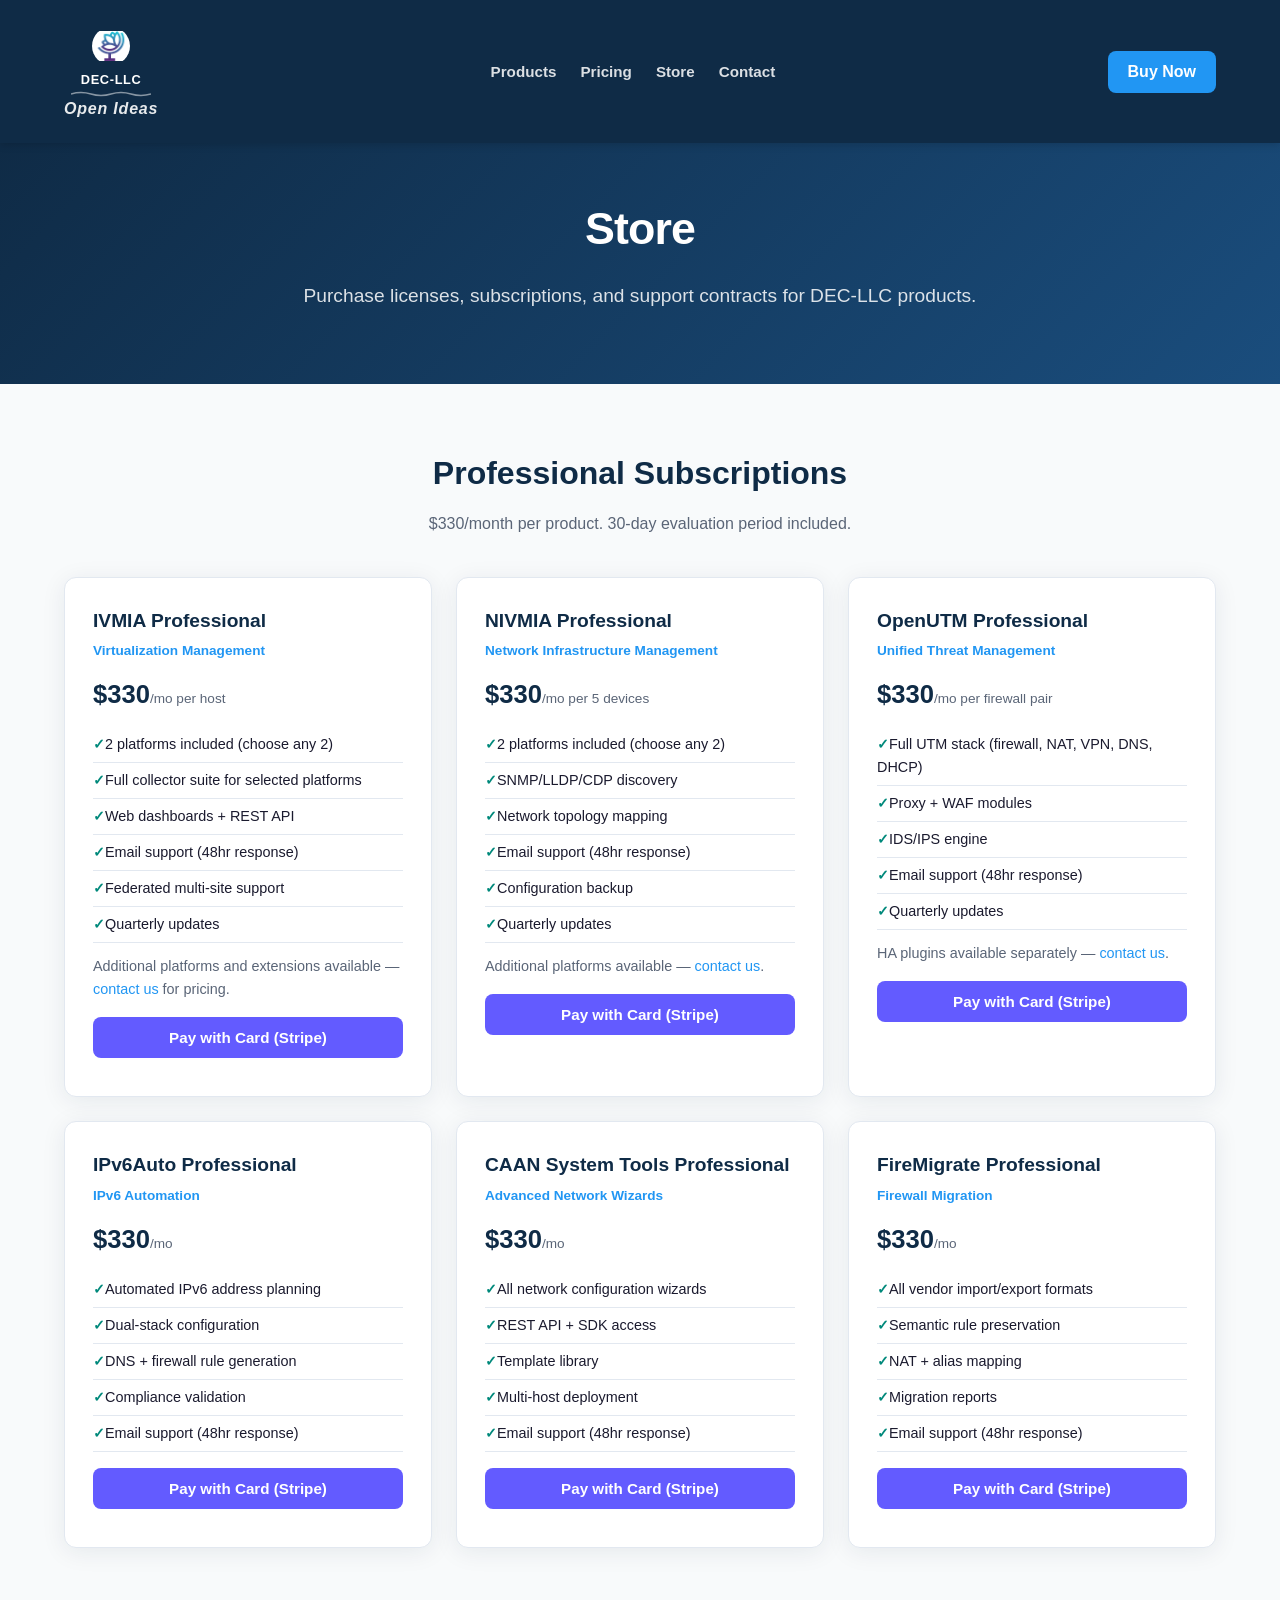
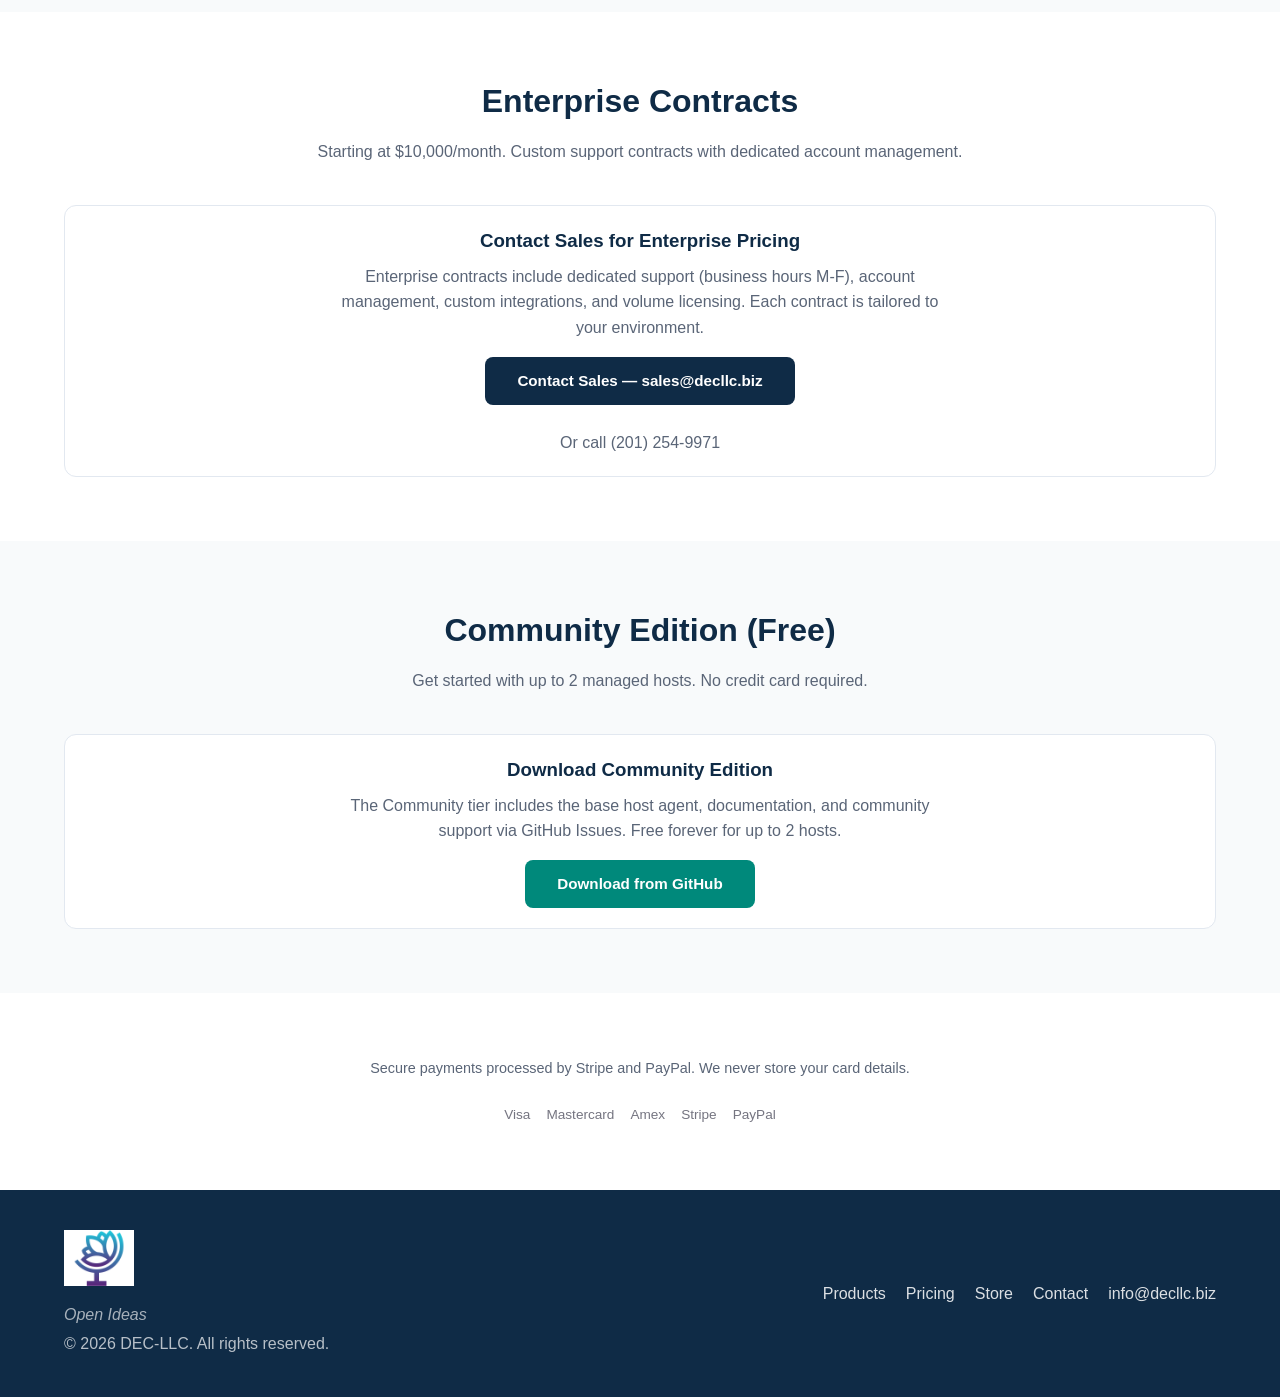
==== store.html @ 68a22b62 "Initial DEC-LLC product website — decllc.biz 6 commercial products, 3 open source, tiered pricing, s" ====
<!DOCTYPE html>
<html lang="en">
<head>
  <meta charset="UTF-8">
  <meta name="viewport" content="width=device-width, initial-scale=1.0">
  <title>Store — DEC-LLC Infrastructure Software</title>
  <link rel="stylesheet" href="styles.css">
  <style>
    .store-grid { display: grid; grid-template-columns: repeat(auto-fill, minmax(340px, 1fr)); gap: 24px; }
    .store-card { background: var(--card); border-radius: var(--radius); padding: 28px; box-shadow: var(--shadow); border: 1px solid var(--border); }
    .store-card h3 { font-size: 1.2rem; font-weight: 800; color: var(--primary); margin-bottom: 4px; }
    .store-card .tier { font-size: 0.85rem; color: var(--accent); font-weight: 600; margin-bottom: 8px; }
    .store-card .price-line { font-size: 1.6rem; font-weight: 900; color: var(--primary); margin: 12px 0; }
    .store-card .price-line span { font-size: 0.85rem; font-weight: 400; color: var(--text-muted); }
    .store-card .details { color: var(--text-muted); font-size: 0.9rem; margin-bottom: 16px; }
    .store-card ul { list-style: none; margin: 12px 0; }
    .store-card ul li { padding: 6px 0; font-size: 0.9rem; border-bottom: 1px solid var(--border); }
    .store-card ul li::before { content: '\2713 '; color: var(--teal); font-weight: 700; }
    .payment-buttons { display: flex; flex-direction: column; gap: 10px; margin-top: 16px; }
    .pay-btn { display: block; width: 100%; padding: 12px; border-radius: 8px; font-weight: 700; font-size: 0.95rem; text-align: center; border: none; cursor: pointer; }
    .pay-stripe { background: #635bff; color: #fff; }
    .pay-stripe:hover { background: #4b44c9; }
    .pay-paypal { background: #ffc439; color: #111; }
    .pay-paypal:hover { background: #f0b420; }
    .pay-contact { background: var(--primary); color: #fff; }
    .pay-contact:hover { background: var(--primary-light); }
    .store-note { text-align: center; margin-top: 32px; padding: 20px; background: #fff; border-radius: var(--radius); border: 1px solid var(--border); }
    .store-note h3 { color: var(--primary); margin-bottom: 8px; }
    .payment-logos { display: flex; gap: 16px; justify-content: center; align-items: center; margin-top: 24px; opacity: 0.6; font-size: 0.85rem; }
  </style>
</head>
<body>

<nav>
  <div class="container">
    <a href="index.html" class="logo">
      <img src="assets/icon-only.jpg" alt="DEC-LLC">
      <div class="logo-text"><span class="logo-name">DEC-LLC</span><svg class="logo-squiggle" viewBox="0 0 80 6" xmlns="http://www.w3.org/2000/svg"><path d="M0 3 Q10 0, 20 3 Q30 6, 40 3 Q50 0, 60 3 Q70 6, 80 3" stroke="rgba(255,255,255,0.5)" stroke-width="1.5" fill="none"/></svg><span class="logo-slogan">Open Ideas</span></div>
    </a>
    <ul>
      <li><a href="index.html#products">Products</a></li>
      <li><a href="index.html#pricing">Pricing</a></li>
      <li><a href="store.html">Store</a></li>
      <li><a href="index.html#contact">Contact</a></li>
    </ul>
    <a href="store.html" class="nav-cta">Buy Now</a>
  </div>
</nav>

<section class="hero" style="padding:50px 0 40px;">
  <div class="container">
    <h1>Store</h1>
    <p>Purchase licenses, subscriptions, and support contracts for DEC-LLC products.</p>
  </div>
</section>

<!-- Professional Tier Products -->
<section>
  <div class="container">
    <h2>Professional Subscriptions</h2>
    <p class="subtitle">$330/month per product. 30-day evaluation period included.</p>

    <div class="store-grid">

      <!-- IVMIA Professional -->
      <div class="store-card">
        <h3>IVMIA Professional</h3>
        <div class="tier">Virtualization Management</div>
        <div class="price-line">$330<span>/mo per host</span></div>
        <ul>
          <li>2 platforms included (choose any 2)</li>
          <li>Full collector suite for selected platforms</li>
          <li>Web dashboards + REST API</li>
          <li>Email support (48hr response)</li>
          <li>Federated multi-site support</li>
          <li>Quarterly updates</li>
        </ul>
        <p class="details">Additional platforms and extensions available — <a href="mailto:sales@decllc.biz">contact us</a> for pricing.</p>
        <div class="payment-buttons">
          <button class="pay-btn pay-stripe" onclick="stripeCheckout('ivmia-professional')">Pay with Card (Stripe)</button>
          <div id="paypal-ivmia-pro"></div>
        </div>
      </div>

      <!-- NIVMIA Professional -->
      <div class="store-card">
        <h3>NIVMIA Professional</h3>
        <div class="tier">Network Infrastructure Management</div>
        <div class="price-line">$330<span>/mo per 5 devices</span></div>
        <ul>
          <li>2 platforms included (choose any 2)</li>
          <li>SNMP/LLDP/CDP discovery</li>
          <li>Network topology mapping</li>
          <li>Email support (48hr response)</li>
          <li>Configuration backup</li>
          <li>Quarterly updates</li>
        </ul>
        <p class="details">Additional platforms available — <a href="mailto:sales@decllc.biz">contact us</a>.</p>
        <div class="payment-buttons">
          <button class="pay-btn pay-stripe" onclick="stripeCheckout('nivmia-professional')">Pay with Card (Stripe)</button>
          <div id="paypal-nivmia-pro"></div>
        </div>
      </div>

      <!-- OpenUTM Professional -->
      <div class="store-card">
        <h3>OpenUTM Professional</h3>
        <div class="tier">Unified Threat Management</div>
        <div class="price-line">$330<span>/mo per firewall pair</span></div>
        <ul>
          <li>Full UTM stack (firewall, NAT, VPN, DNS, DHCP)</li>
          <li>Proxy + WAF modules</li>
          <li>IDS/IPS engine</li>
          <li>Email support (48hr response)</li>
          <li>Quarterly updates</li>
        </ul>
        <p class="details">HA plugins available separately — <a href="mailto:sales@decllc.biz">contact us</a>.</p>
        <div class="payment-buttons">
          <button class="pay-btn pay-stripe" onclick="stripeCheckout('openutm-professional')">Pay with Card (Stripe)</button>
          <div id="paypal-openutm-pro"></div>
        </div>
      </div>

      <!-- IPv6Auto Professional -->
      <div class="store-card">
        <h3>IPv6Auto Professional</h3>
        <div class="tier">IPv6 Automation</div>
        <div class="price-line">$330<span>/mo</span></div>
        <ul>
          <li>Automated IPv6 address planning</li>
          <li>Dual-stack configuration</li>
          <li>DNS + firewall rule generation</li>
          <li>Compliance validation</li>
          <li>Email support (48hr response)</li>
        </ul>
        <div class="payment-buttons">
          <button class="pay-btn pay-stripe" onclick="stripeCheckout('ipv6auto-professional')">Pay with Card (Stripe)</button>
          <div id="paypal-ipv6auto-pro"></div>
        </div>
      </div>

      <!-- CAAN Professional -->
      <div class="store-card">
        <h3>CAAN System Tools Professional</h3>
        <div class="tier">Advanced Network Wizards</div>
        <div class="price-line">$330<span>/mo</span></div>
        <ul>
          <li>All network configuration wizards</li>
          <li>REST API + SDK access</li>
          <li>Template library</li>
          <li>Multi-host deployment</li>
          <li>Email support (48hr response)</li>
        </ul>
        <div class="payment-buttons">
          <button class="pay-btn pay-stripe" onclick="stripeCheckout('caan-professional')">Pay with Card (Stripe)</button>
          <div id="paypal-caan-pro"></div>
        </div>
      </div>

      <!-- FireMigrate Professional -->
      <div class="store-card">
        <h3>FireMigrate Professional</h3>
        <div class="tier">Firewall Migration</div>
        <div class="price-line">$330<span>/mo</span></div>
        <ul>
          <li>All vendor import/export formats</li>
          <li>Semantic rule preservation</li>
          <li>NAT + alias mapping</li>
          <li>Migration reports</li>
          <li>Email support (48hr response)</li>
        </ul>
        <div class="payment-buttons">
          <button class="pay-btn pay-stripe" onclick="stripeCheckout('firemigrate-professional')">Pay with Card (Stripe)</button>
          <div id="paypal-firemigrate-pro"></div>
        </div>
      </div>

    </div>
  </div>
</section>

<!-- Enterprise -->
<section style="background:#fff;">
  <div class="container">
    <h2>Enterprise Contracts</h2>
    <p class="subtitle">Starting at $10,000/month. Custom support contracts with dedicated account management.</p>

    <div class="store-note">
      <h3>Contact Sales for Enterprise Pricing</h3>
      <p style="color:var(--text-muted);max-width:600px;margin:8px auto 16px;">Enterprise contracts include dedicated support (business hours M-F), account management, custom integrations, and volume licensing. Each contract is tailored to your environment.</p>
      <a href="mailto:sales@decllc.biz?subject=Enterprise%20Contract%20Inquiry" class="pay-btn pay-contact" style="display:inline-block;width:auto;padding:12px 32px;">Contact Sales — sales@decllc.biz</a>
      <br><br>
      <a href="tel:+12012549971" style="color:var(--text-muted);">Or call (201) 254-9971</a>
    </div>
  </div>
</section>

<!-- Community (Free) -->
<section>
  <div class="container">
    <h2>Community Edition (Free)</h2>
    <p class="subtitle">Get started with up to 2 managed hosts. No credit card required.</p>

    <div class="store-note">
      <h3>Download Community Edition</h3>
      <p style="color:var(--text-muted);max-width:600px;margin:8px auto 16px;">The Community tier includes the base host agent, documentation, and community support via GitHub Issues. Free forever for up to 2 hosts.</p>
      <a href="https://github.com/mvdiwan/IVMIA/releases" class="pay-btn pay-stripe" style="display:inline-block;width:auto;padding:12px 32px;background:var(--teal);">Download from GitHub</a>
    </div>
  </div>
</section>

<!-- Payment Security -->
<section style="background:#fff;">
  <div class="container" style="text-align:center;">
    <p style="color:var(--text-muted);font-size:0.9rem;">Secure payments processed by Stripe and PayPal. We never store your card details.</p>
    <div class="payment-logos">
      <span>Visa</span>
      <span>Mastercard</span>
      <span>Amex</span>
      <span>Stripe</span>
      <span>PayPal</span>
    </div>
  </div>
</section>

<footer>
  <div class="container">
    <div>
      <img src="assets/icon-only.jpg" alt="DEC-LLC" style="height:56px;margin-bottom:8px;">
      <p style="font-style:italic;opacity:0.9;margin-bottom:4px;">Open Ideas</p>
      <p>&copy; 2026 DEC-LLC. All rights reserved.</p>
    </div>
    <div class="footer-links">
      <a href="index.html#products">Products</a>
      <a href="index.html#pricing">Pricing</a>
      <a href="store.html">Store</a>
      <a href="index.html#contact">Contact</a>
      <a href="mailto:info@decllc.biz">info@decllc.biz</a>
    </div>
  </div>
</footer>

<!-- Stripe Checkout -->
<script src="https://js.stripe.com/v3/"></script>
<script>
// ============================================================
// STRIPE INTEGRATION
// ============================================================
// Replace with your Stripe publishable key from:
// https://dashboard.stripe.com/test/apikeys (test mode)
// https://dashboard.stripe.com/apikeys (live mode)
var STRIPE_PK = 'pk_test_REPLACE_WITH_YOUR_STRIPE_PUBLISHABLE_KEY';

// Price IDs from Stripe Dashboard > Products
// Create products in Stripe Dashboard, then paste price IDs here
var STRIPE_PRICES = {
  'ivmia-professional':      'price_REPLACE_IVMIA_PRO',
  'nivmia-professional':     'price_REPLACE_NIVMIA_PRO',
  'openutm-professional':    'price_REPLACE_OPENUTM_PRO',
  'ipv6auto-professional':   'price_REPLACE_IPV6AUTO_PRO',
  'caan-professional':       'price_REPLACE_CAAN_PRO',
  'firemigrate-professional': 'price_REPLACE_FIREMIGRATE_PRO',
};

function stripeCheckout(productId) {
  var priceId = STRIPE_PRICES[productId];
  if (!priceId || priceId.startsWith('price_REPLACE')) {
    // Stripe not configured yet — show contact info
    window.location.href = 'mailto:sales@decllc.biz?subject=Purchase%20' +
      encodeURIComponent(productId) +
      '&body=I%20would%20like%20to%20purchase%20' +
      encodeURIComponent(productId) +
      '.%20Please%20send%20payment%20details.';
    return;
  }

  var stripe = Stripe(STRIPE_PK);
  stripe.redirectToCheckout({
    lineItems: [{ price: priceId, quantity: 1 }],
    mode: 'subscription',
    successUrl: window.location.origin + '/store.html?payment=success',
    cancelUrl: window.location.origin + '/store.html?payment=cancelled',
  }).then(function(result) {
    if (result.error) {
      alert('Payment error: ' + result.error.message);
    }
  });
}

// Show success/cancel message if redirected back from Stripe
(function() {
  var params = new URLSearchParams(window.location.search);
  if (params.get('payment') === 'success') {
    var banner = document.createElement('div');
    banner.style.cssText = 'background:#00897b;color:#fff;padding:16px;text-align:center;font-weight:700;font-size:1.1rem;';
    banner.textContent = 'Payment successful! Check your email for license details.';
    document.body.insertBefore(banner, document.body.firstChild);
  }
  if (params.get('payment') === 'cancelled') {
    var banner = document.createElement('div');
    banner.style.cssText = 'background:#ff6f00;color:#fff;padding:16px;text-align:center;font-weight:700;';
    banner.textContent = 'Payment was cancelled. No charges were made.';
    document.body.insertBefore(banner, document.body.firstChild);
  }
})();
</script>

<!-- PayPal Buttons -->
<script src="https://www.paypal.com/sdk/js?client-id=REPLACE_WITH_YOUR_PAYPAL_CLIENT_ID&vault=true&intent=subscription" data-sdk-integration-source="button-factory"></script>
<script>
// ============================================================
// PAYPAL INTEGRATION
// ============================================================
// Replace PAYPAL_PLAN_IDS with plan IDs from PayPal Dashboard:
// https://www.paypal.com/billing/plans
var PAYPAL_PLANS = {
  'ivmia-pro':      'P-REPLACE_IVMIA',
  'nivmia-pro':     'P-REPLACE_NIVMIA',
  'openutm-pro':    'P-REPLACE_OPENUTM',
  'ipv6auto-pro':   'P-REPLACE_IPV6AUTO',
  'caan-pro':       'P-REPLACE_CAAN',
  'firemigrate-pro': 'P-REPLACE_FIREMIGRATE',
};

function renderPayPalButton(containerId, planKey) {
  var planId = PAYPAL_PLANS[planKey];
  if (!planId || planId.startsWith('P-REPLACE') || typeof paypal === 'undefined') return;

  paypal.Buttons({
    style: { shape: 'rect', color: 'gold', layout: 'horizontal', label: 'subscribe', tagline: false },
    createSubscription: function(data, actions) {
      return actions.subscription.create({ plan_id: planId });
    },
    onApprove: function(data, actions) {
      alert('Subscription active! ID: ' + data.subscriptionID + '\nCheck your email for details.');
    },
    onError: function(err) {
      console.error('PayPal error:', err);
    }
  }).render('#' + containerId);
}

// Render PayPal buttons for each product
document.addEventListener('DOMContentLoaded', function() {
  renderPayPalButton('paypal-ivmia-pro', 'ivmia-pro');
  renderPayPalButton('paypal-nivmia-pro', 'nivmia-pro');
  renderPayPalButton('paypal-openutm-pro', 'openutm-pro');
  renderPayPalButton('paypal-ipv6auto-pro', 'ipv6auto-pro');
  renderPayPalButton('paypal-caan-pro', 'caan-pro');
  renderPayPalButton('paypal-firemigrate-pro', 'firemigrate-pro');
});
</script>

</body>
</html>
---- styles.css ----
/* Diwan Enterprise Consulting — Product Website */
/* Pure HTML5 + CSS, no frameworks */

:root {
  --primary: #0f2b46;
  --primary-light: #1a4d7d;
  --accent: #2196f3;
  --accent-dark: #1565c0;
  --teal: #00897b;
  --orange: #ff6f00;
  --surface: #f8fafb;
  --card: #ffffff;
  --text: #1a1a2e;
  --text-muted: #5a6577;
  --border: #e2e8f0;
  --radius: 12px;
  --shadow: 0 4px 24px rgba(15,43,70,0.08);
  --shadow-hover: 0 8px 32px rgba(15,43,70,0.14);
}

* { margin: 0; padding: 0; box-sizing: border-box; }
html { scroll-behavior: smooth; }
body { font-family: -apple-system, BlinkMacSystemFont, 'Segoe UI', Roboto, sans-serif; color: var(--text); background: var(--surface); line-height: 1.6; }
a { color: var(--accent); text-decoration: none; }
a:hover { text-decoration: underline; }
img { max-width: 100%; }

.container { max-width: 1200px; margin: 0 auto; padding: 0 24px; }

/* === NAV === */
nav { background: var(--primary); padding: 24px 0; position: sticky; top: 0; z-index: 100; box-shadow: 0 2px 8px rgba(0,0,0,0.15); }
nav .container { display: flex; justify-content: space-between; align-items: center; }
nav .logo { display: flex; flex-direction: column; align-items: center; gap: 4px; color: #fff; text-decoration: none; }
nav .logo img { width: 44px; height: 44px; border-radius: 50%; object-fit: contain; padding: 3px; }
nav .logo .logo-text { display: flex; flex-direction: column; align-items: center; line-height: 1.3; }
nav .logo .logo-name { font-weight: 800; font-size: 0.8rem; letter-spacing: 0.05em; }
nav .logo .logo-squiggle { display: block; height: 6px; width: 80px; margin: 2px auto; }
nav .logo .logo-slogan { font-size: 1rem; opacity: 0.9; font-weight: 800; font-style: italic; letter-spacing: 0.05em; }
nav ul { list-style: none; display: flex; gap: 24px; }
nav ul a { color: rgba(255,255,255,0.85); font-weight: 600; font-size: 0.95rem; }
nav ul a:hover { color: #fff; text-decoration: none; }
nav .nav-cta { background: var(--accent); color: #fff; padding: 8px 20px; border-radius: 8px; font-weight: 700; }
nav .nav-cta:hover { background: var(--accent-dark); text-decoration: none; }

/* === HERO === */
.hero { background: linear-gradient(135deg, var(--primary) 0%, var(--primary-light) 100%); color: #fff; padding: 80px 0 60px; text-align: center; }
.hero h1 { font-size: 2.8rem; font-weight: 900; margin-bottom: 16px; letter-spacing: -0.02em; }
.hero p { font-size: 1.2rem; opacity: 0.85; max-width: 700px; margin: 0 auto 32px; }
.hero .cta { display: inline-block; background: var(--accent); color: #fff; padding: 14px 32px; border-radius: 8px; font-weight: 700; font-size: 1.05rem; }
.hero .cta:hover { background: var(--accent-dark); text-decoration: none; }
.hero .cta-secondary { display: inline-block; border: 2px solid rgba(255,255,255,0.4); color: #fff; padding: 12px 28px; border-radius: 8px; font-weight: 600; margin-left: 12px; }
.hero .cta-secondary:hover { border-color: #fff; text-decoration: none; }

/* === SECTION === */
section { padding: 64px 0; }
section h2 { font-size: 2rem; font-weight: 800; text-align: center; margin-bottom: 12px; color: var(--primary); }
section .subtitle { text-align: center; color: var(--text-muted); max-width: 650px; margin: 0 auto 40px; }

/* === PRODUCT GRID === */
.product-grid { display: grid; grid-template-columns: repeat(auto-fill, minmax(320px, 1fr)); gap: 24px; }
.product-card { background: var(--card); border-radius: var(--radius); padding: 28px; box-shadow: var(--shadow); border: 1px solid var(--border); transition: transform 0.2s, box-shadow 0.2s; }
.product-card:hover { transform: translateY(-4px); box-shadow: var(--shadow-hover); }
.product-card .icon { font-size: 2.5rem; margin-bottom: 12px; }
.product-card h3 { font-size: 1.25rem; font-weight: 800; margin-bottom: 4px; color: var(--primary); }
.product-card .tagline { font-size: 0.85rem; color: var(--accent); font-weight: 600; margin-bottom: 10px; }
.product-card p { color: var(--text-muted); font-size: 0.95rem; margin-bottom: 16px; }
.product-card .badge { display: inline-block; padding: 3px 10px; border-radius: 20px; font-size: 0.75rem; font-weight: 700; }
.badge-commercial { background: #e3f2fd; color: var(--accent-dark); }
.badge-opensource { background: #e8f5e9; color: #2e7d32; }
.product-card .btn { display: inline-block; padding: 8px 20px; border-radius: 8px; font-weight: 600; font-size: 0.9rem; }
.btn-primary { background: var(--accent); color: #fff; }
.btn-primary:hover { background: var(--accent-dark); text-decoration: none; }
.btn-outline { border: 2px solid var(--border); color: var(--text); }
.btn-outline:hover { border-color: var(--accent); color: var(--accent); text-decoration: none; }

/* === PRICING === */
.pricing-grid { display: grid; grid-template-columns: repeat(auto-fit, minmax(280px, 1fr)); gap: 24px; max-width: 960px; margin: 0 auto; }
.pricing-card { background: var(--card); border-radius: var(--radius); padding: 32px; box-shadow: var(--shadow); border: 2px solid var(--border); text-align: center; position: relative; }
.pricing-card.featured { border-color: var(--accent); }
.pricing-card.featured::before { content: 'Most Popular'; position: absolute; top: -14px; left: 50%; transform: translateX(-50%); background: var(--accent); color: #fff; padding: 4px 16px; border-radius: 20px; font-size: 0.8rem; font-weight: 700; }
.pricing-card h3 { font-size: 1.4rem; font-weight: 800; margin-bottom: 8px; color: var(--primary); }
.pricing-card .price { font-size: 2.2rem; font-weight: 900; color: var(--primary); margin: 16px 0; }
.pricing-card .price span { font-size: 0.9rem; font-weight: 400; color: var(--text-muted); }
.pricing-card ul { list-style: none; text-align: left; margin: 20px 0; }
.pricing-card ul li { padding: 8px 0; border-bottom: 1px solid var(--border); font-size: 0.95rem; }
.pricing-card ul li::before { content: '✓ '; color: var(--teal); font-weight: 700; }
.pricing-card .btn-full { display: block; width: 100%; padding: 12px; border-radius: 8px; font-weight: 700; font-size: 1rem; border: none; cursor: pointer; }

/* === OPEN SOURCE === */
.oss-grid { display: grid; grid-template-columns: repeat(auto-fill, minmax(300px, 1fr)); gap: 20px; }
.oss-card { background: var(--card); border-radius: var(--radius); padding: 24px; box-shadow: var(--shadow); border-left: 4px solid var(--teal); }
.oss-card h3 { font-size: 1.1rem; margin-bottom: 6px; }
.oss-card p { color: var(--text-muted); font-size: 0.9rem; margin-bottom: 12px; }

/* === ABOUT === */
.about-content { display: grid; grid-template-columns: 1fr 1fr; gap: 40px; align-items: center; }
.about-content img { border-radius: var(--radius); }

/* === CONTACT === */
.contact-info { display: flex; gap: 40px; justify-content: center; flex-wrap: wrap; margin-top: 24px; }
.contact-item { text-align: center; }
.contact-item h4 { color: var(--primary); margin-bottom: 4px; }

/* === FOOTER === */
footer { background: var(--primary); color: rgba(255,255,255,0.7); padding: 40px 0; }
footer .container { display: flex; justify-content: space-between; align-items: center; flex-wrap: wrap; gap: 16px; }
footer a { color: rgba(255,255,255,0.85); }
footer .footer-links { display: flex; gap: 20px; }

/* === RESPONSIVE === */
@media (max-width: 768px) {
  nav ul { display: none; }
  .hero h1 { font-size: 2rem; }
  .about-content { grid-template-columns: 1fr; }
  .pricing-grid { grid-template-columns: 1fr; }
  footer .container { flex-direction: column; text-align: center; }
}
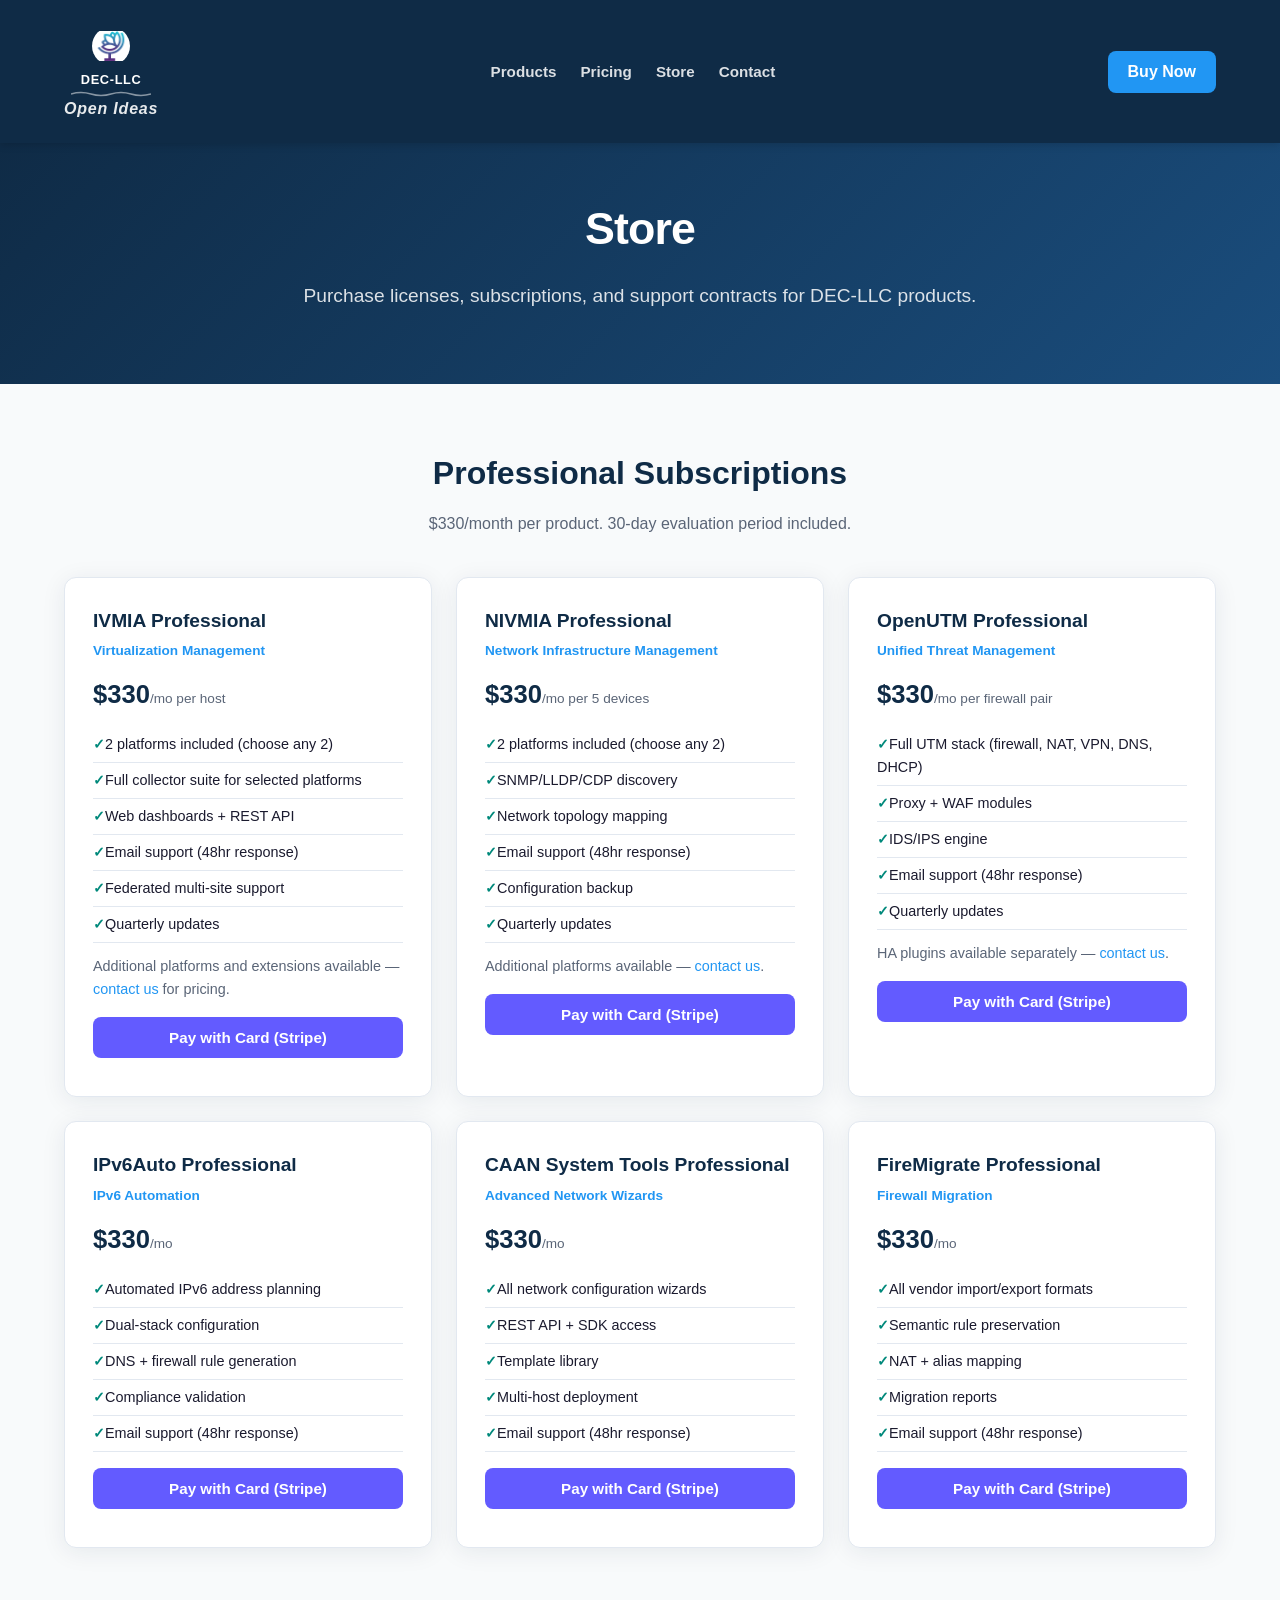
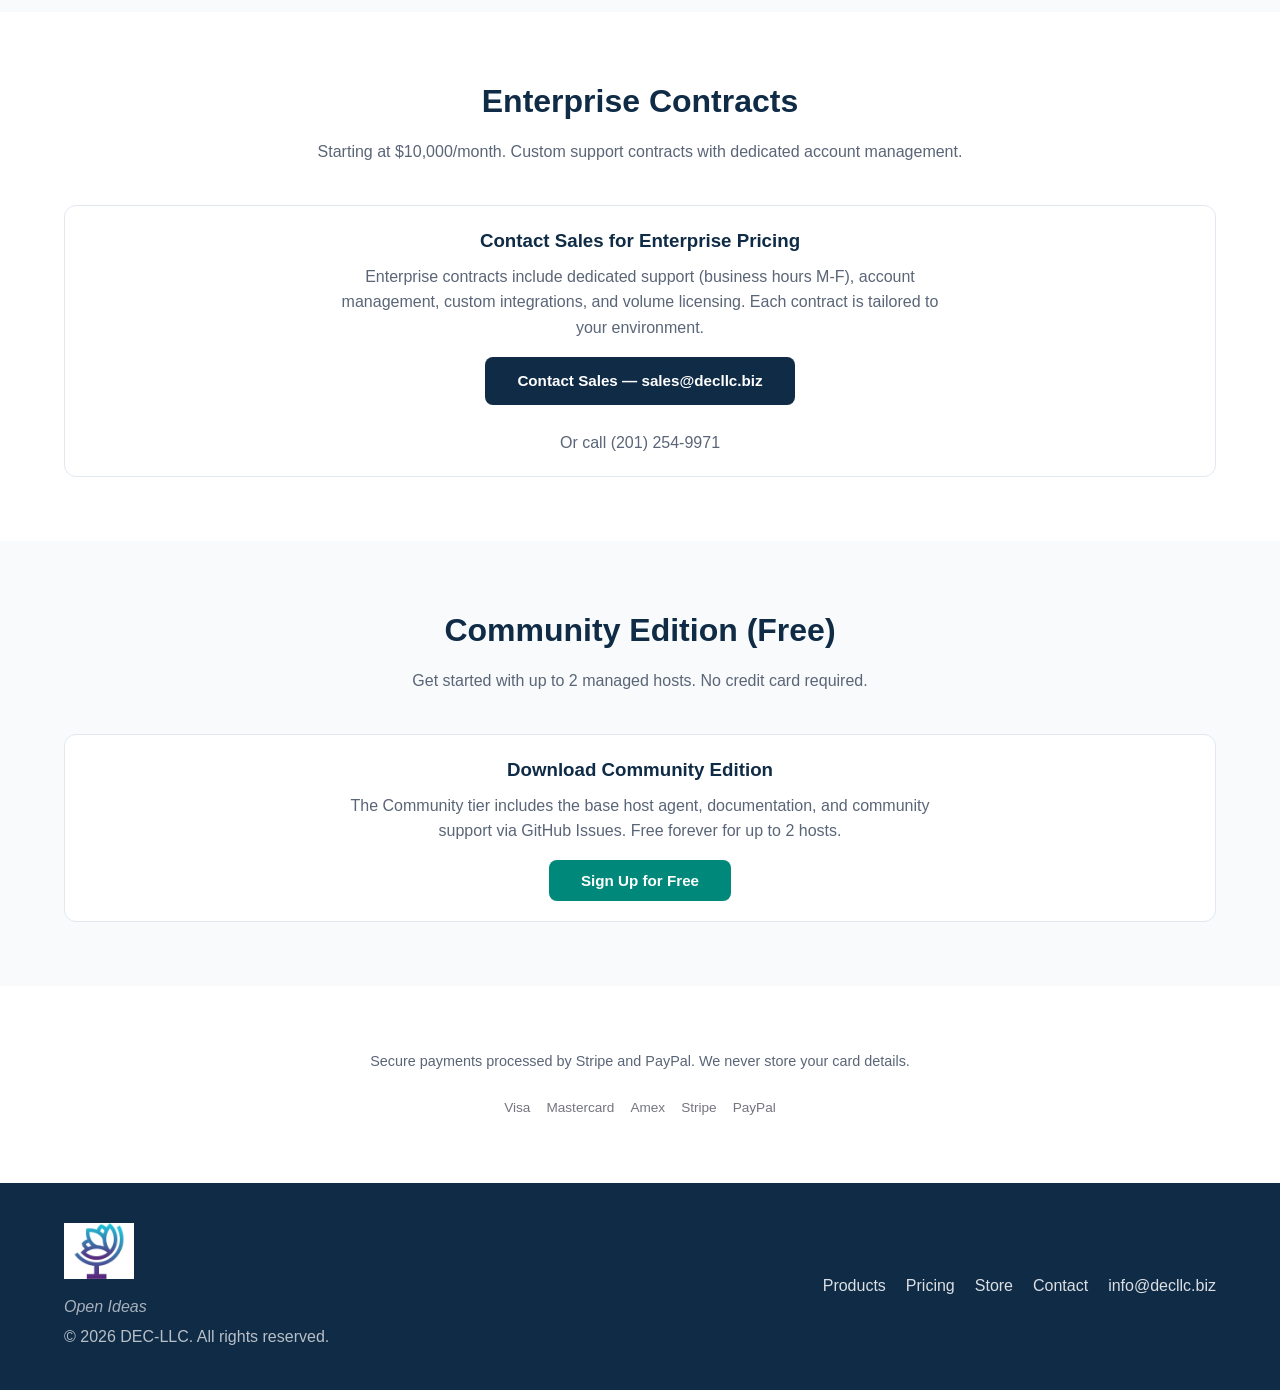
==== commit 9118a590: "Store: signup-only flow — no payments or downloads yet All buttons now open a registration modal (na" ====
--- a/store.html
+++ b/store.html
@@ -204,7 +204,7 @@
     <div class="store-note">
       <h3>Download Community Edition</h3>
       <p style="color:var(--text-muted);max-width:600px;margin:8px auto 16px;">The Community tier includes the base host agent, documentation, and community support via GitHub Issues. Free forever for up to 2 hosts.</p>
-      <a href="https://github.com/mvdiwan/IVMIA/releases" class="pay-btn pay-stripe" style="display:inline-block;width:auto;padding:12px 32px;background:var(--teal);">Download from GitHub</a>
+      <button class="pay-btn pay-stripe" style="display:inline-block;width:auto;padding:12px 32px;background:var(--teal);" onclick="showSignup('community')">Sign Up for Free</button>
     </div>
   </div>
 </section>
@@ -263,14 +263,13 @@
 };
 
 function stripeCheckout(productId) {
+  // Payments not yet active — collect signup instead
+  showSignup(productId);
+  return;
+  // --- Payment integration below activates when Stripe keys are set ---
   var priceId = STRIPE_PRICES[productId];
   if (!priceId || priceId.startsWith('price_REPLACE')) {
-    // Stripe not configured yet — show contact info
-    window.location.href = 'mailto:sales@decllc.biz?subject=Purchase%20' +
-      encodeURIComponent(productId) +
-      '&body=I%20would%20like%20to%20purchase%20' +
-      encodeURIComponent(productId) +
-      '.%20Please%20send%20payment%20details.';
+    showSignup(productId);
     return;
   }
 
@@ -351,5 +350,72 @@
 });
 </script>
 
+
+<!-- Signup Modal -->
+<div id="signup-modal" style="display:none;position:fixed;top:0;left:0;right:0;bottom:0;background:rgba(0,0,0,0.6);z-index:200;justify-content:center;align-items:center;">
+  <div style="background:#fff;border-radius:16px;padding:40px;max-width:440px;width:90%;position:relative;">
+    <button onclick="closeSignup()" style="position:absolute;top:12px;right:16px;background:none;border:none;font-size:1.5rem;cursor:pointer;color:#999;">&times;</button>
+    <h2 style="color:var(--primary);margin-bottom:8px;">Get Started</h2>
+    <p id="signup-product" style="color:var(--text-muted);margin-bottom:20px;"></p>
+    <form onsubmit="submitSignup(event)">
+      <div style="margin-bottom:12px;">
+        <label style="display:block;font-weight:600;font-size:0.9rem;margin-bottom:4px;">Full Name</label>
+        <input type="text" id="signup-name" required style="width:100%;padding:10px;border-radius:8px;border:1px solid #ddd;font-size:1rem;">
+      </div>
+      <div style="margin-bottom:12px;">
+        <label style="display:block;font-weight:600;font-size:0.9rem;margin-bottom:4px;">Company</label>
+        <input type="text" id="signup-company" style="width:100%;padding:10px;border-radius:8px;border:1px solid #ddd;font-size:1rem;">
+      </div>
+      <div style="margin-bottom:12px;">
+        <label style="display:block;font-weight:600;font-size:0.9rem;margin-bottom:4px;">Email</label>
+        <input type="email" id="signup-email" required style="width:100%;padding:10px;border-radius:8px;border:1px solid #ddd;font-size:1rem;">
+      </div>
+      <div style="margin-bottom:16px;">
+        <label style="display:block;font-weight:600;font-size:0.9rem;margin-bottom:4px;">Phone (optional)</label>
+        <input type="tel" id="signup-phone" style="width:100%;padding:10px;border-radius:8px;border:1px solid #ddd;font-size:1rem;">
+      </div>
+      <button type="submit" class="pay-btn pay-stripe" style="width:100%;">Register &amp; Continue</button>
+    </form>
+    <p style="font-size:0.8rem;color:#999;margin-top:12px;text-align:center;">We'll send your license key and download instructions to your email.</p>
+  </div>
+</div>
+
+<script>
+var currentProduct = '';
+function showSignup(productId) {
+  currentProduct = productId;
+  var names = {
+    'ivmia-professional': 'IVMIA Professional — $330/mo per host',
+    'nivmia-professional': 'NIVMIA Professional — $330/mo per 5 devices',
+    'openutm-professional': 'OpenUTM Professional — $330/mo per firewall pair',
+    'ipv6auto-professional': 'IPv6Auto Professional — $330/mo',
+    'caan-professional': 'CAAN System Tools Professional — $330/mo',
+    'firemigrate-professional': 'FireMigrate Professional — $330/mo',
+    'community': 'Community Edition — Free (up to 2 hosts)',
+  };
+  document.getElementById('signup-product').textContent = names[productId] || productId;
+  document.getElementById('signup-modal').style.display = 'flex';
+}
+function closeSignup() {
+  document.getElementById('signup-modal').style.display = 'none';
+}
+function submitSignup(e) {
+  e.preventDefault();
+  var data = {
+    product: currentProduct,
+    name: document.getElementById('signup-name').value,
+    company: document.getElementById('signup-company').value,
+    email: document.getElementById('signup-email').value,
+    phone: document.getElementById('signup-phone').value,
+  };
+  // For now, send via mailto — later this hits an API
+  var subject = 'Product Registration: ' + currentProduct;
+  var body = 'Name: ' + data.name + '\nCompany: ' + data.company + '\nEmail: ' + data.email + '\nPhone: ' + data.phone + '\nProduct: ' + currentProduct;
+  window.location.href = 'mailto:sales@decllc.biz?subject=' + encodeURIComponent(subject) + '&body=' + encodeURIComponent(body);
+  closeSignup();
+  alert('Thank you for registering! We will send your license key and download instructions to ' + data.email + ' shortly.');
+}
+</script>
+
 </body>
 </html>
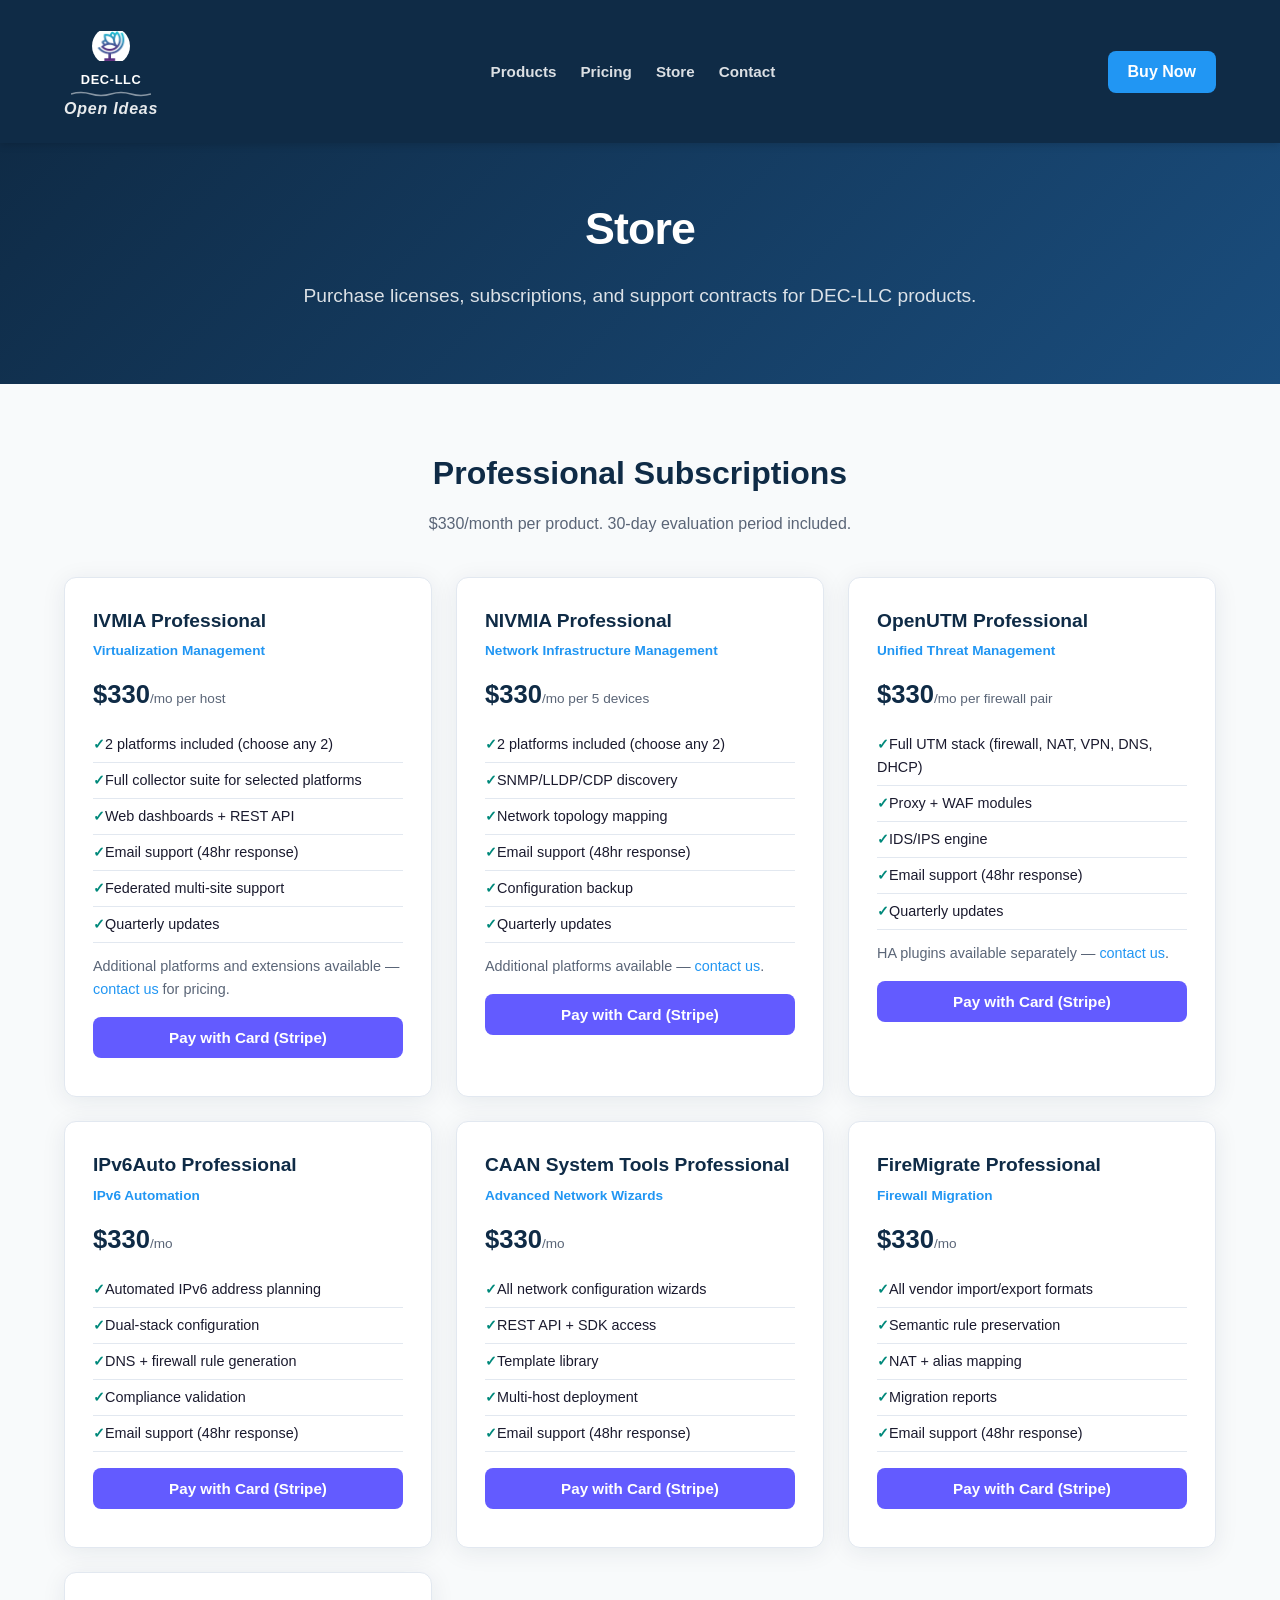
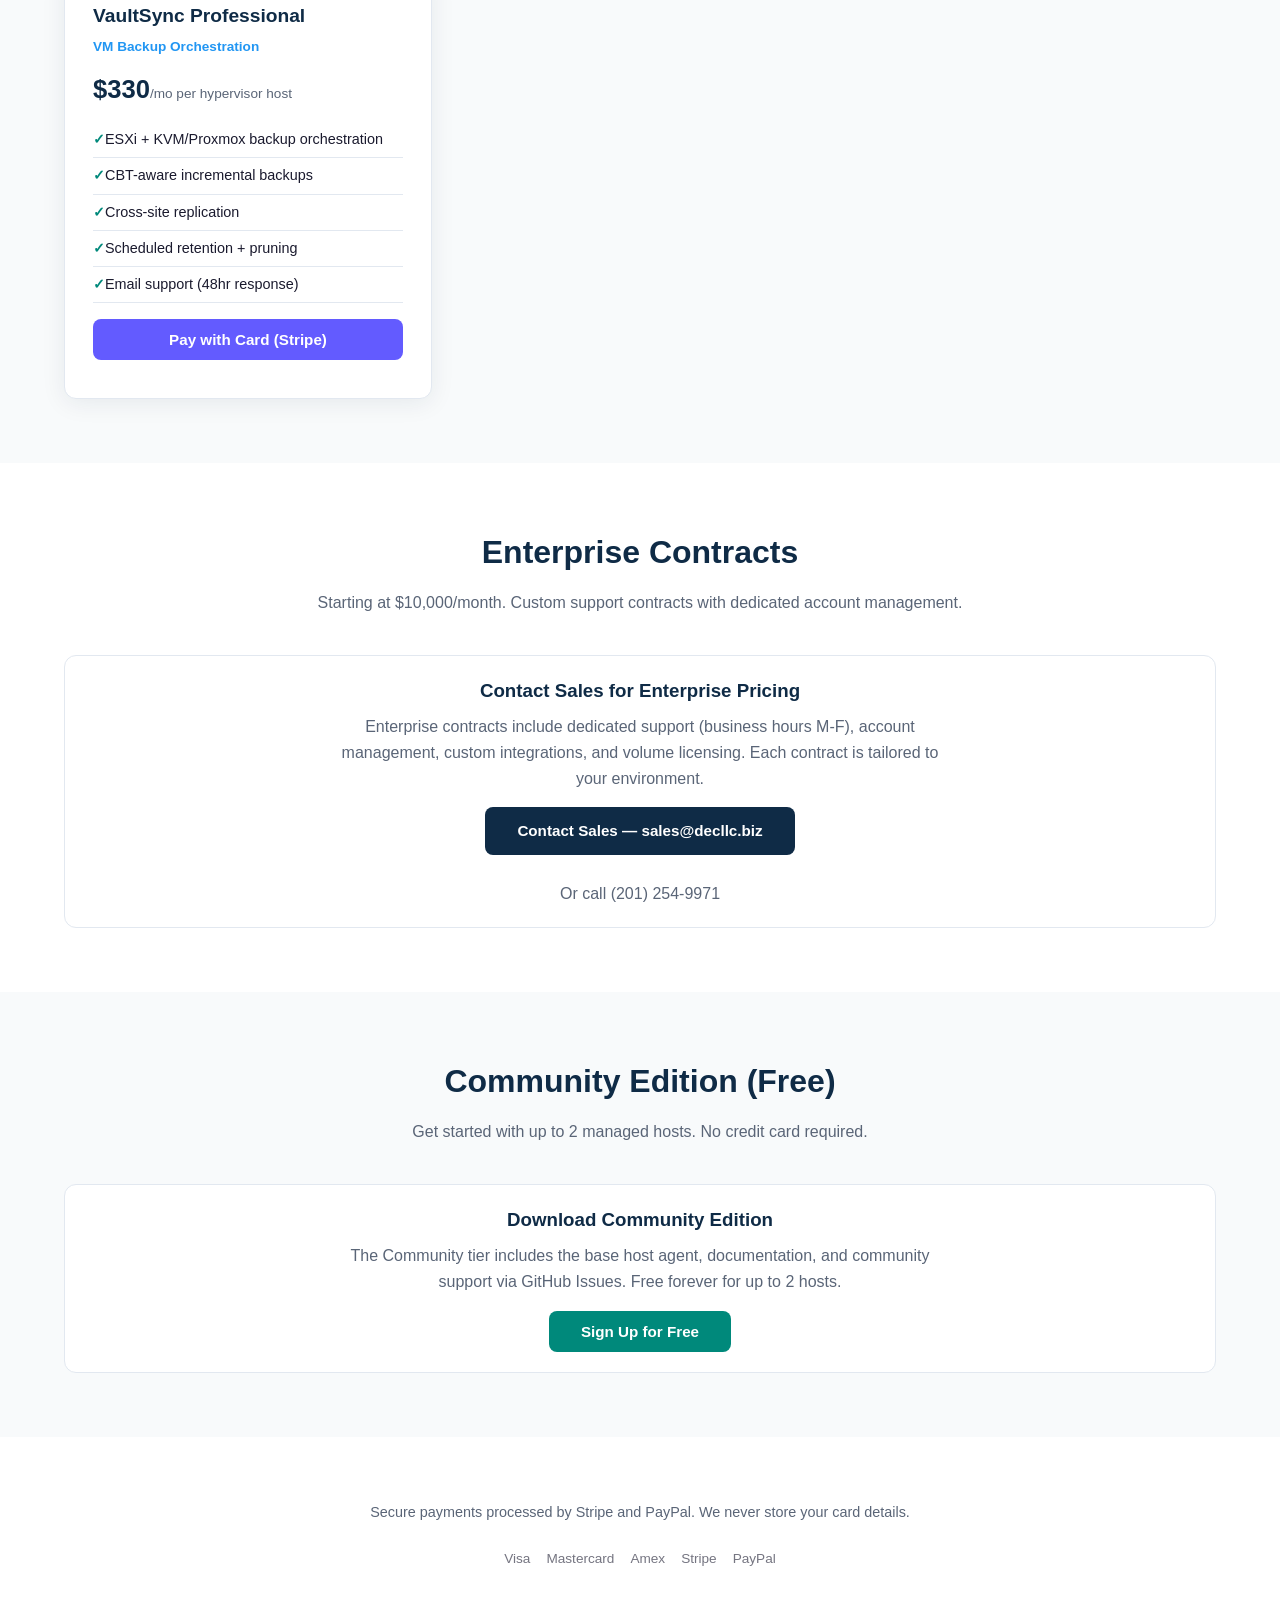
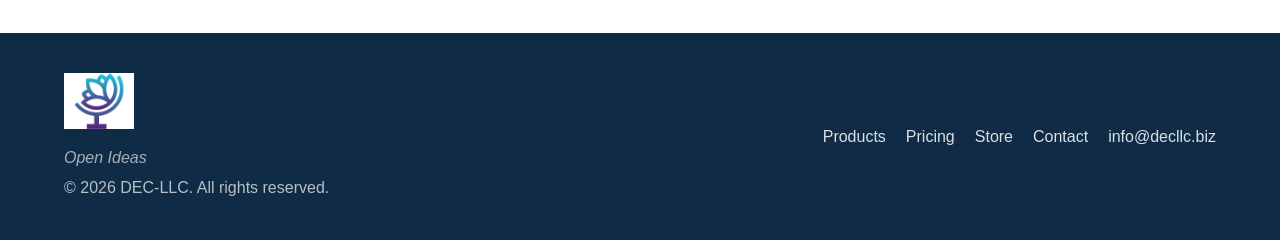
==== commit 8fba2efd: "Add VaultSync as commercial product + push to DEC-LLC org VaultSync: VM backup orchestration (ESXi v" ====
--- a/store.html
+++ b/store.html
@@ -175,6 +175,25 @@
         </div>
       </div>
 
+
+      <!-- VaultSync Professional -->
+      <div class="store-card">
+        <h3>VaultSync Professional</h3>
+        <div class="tier">VM Backup Orchestration</div>
+        <div class="price-line">$330<span>/mo per hypervisor host</span></div>
+        <ul>
+          <li>ESXi + KVM/Proxmox backup orchestration</li>
+          <li>CBT-aware incremental backups</li>
+          <li>Cross-site replication</li>
+          <li>Scheduled retention + pruning</li>
+          <li>Email support (48hr response)</li>
+        </ul>
+        <div class="payment-buttons">
+          <button class="pay-btn pay-stripe" onclick="stripeCheckout('vaultsync-professional')">Pay with Card (Stripe)</button>
+          <div id="paypal-vaultsync-pro"></div>
+        </div>
+      </div>
+
     </div>
   </div>
 </section>
@@ -260,6 +279,7 @@
   'ipv6auto-professional':   'price_REPLACE_IPV6AUTO_PRO',
   'caan-professional':       'price_REPLACE_CAAN_PRO',
   'firemigrate-professional': 'price_REPLACE_FIREMIGRATE_PRO',
+  'vaultsync-professional':  'price_REPLACE_VAULTSYNC_PRO',
 };
 
 function stripeCheckout(productId) {
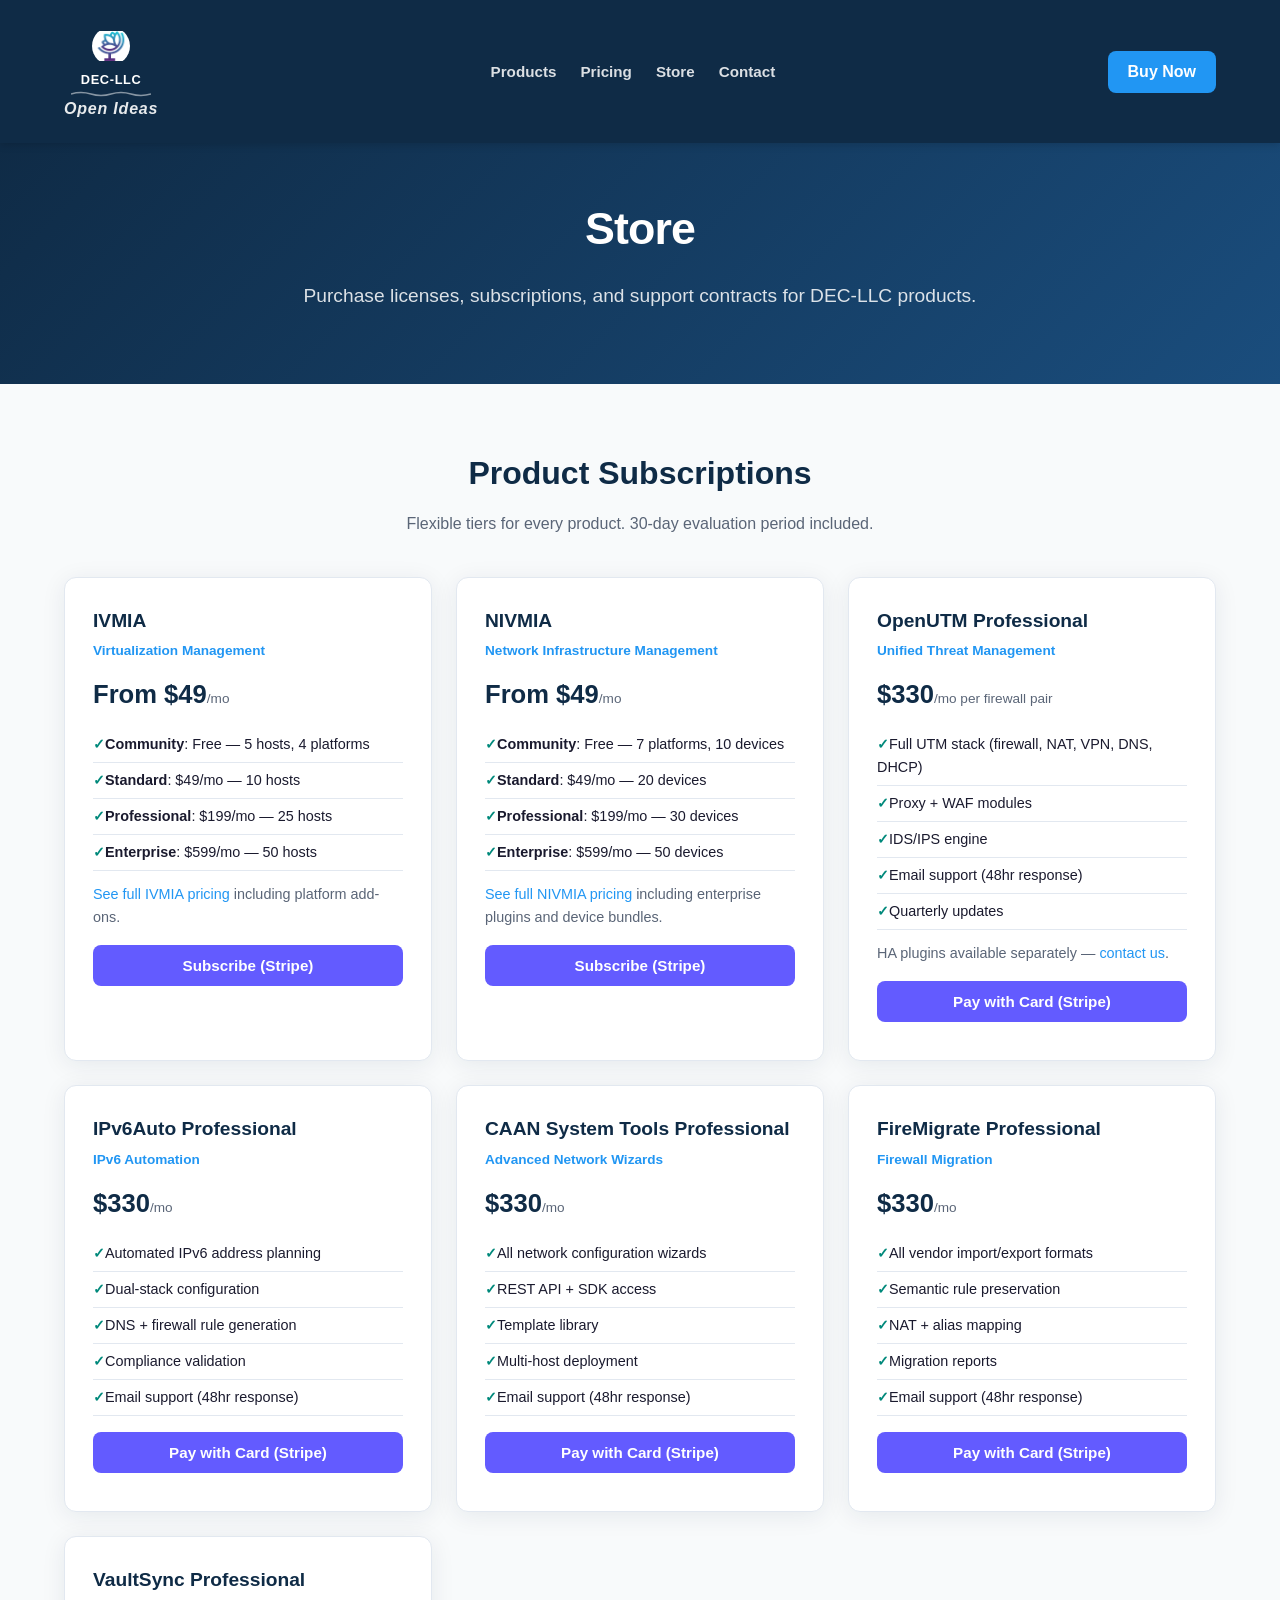
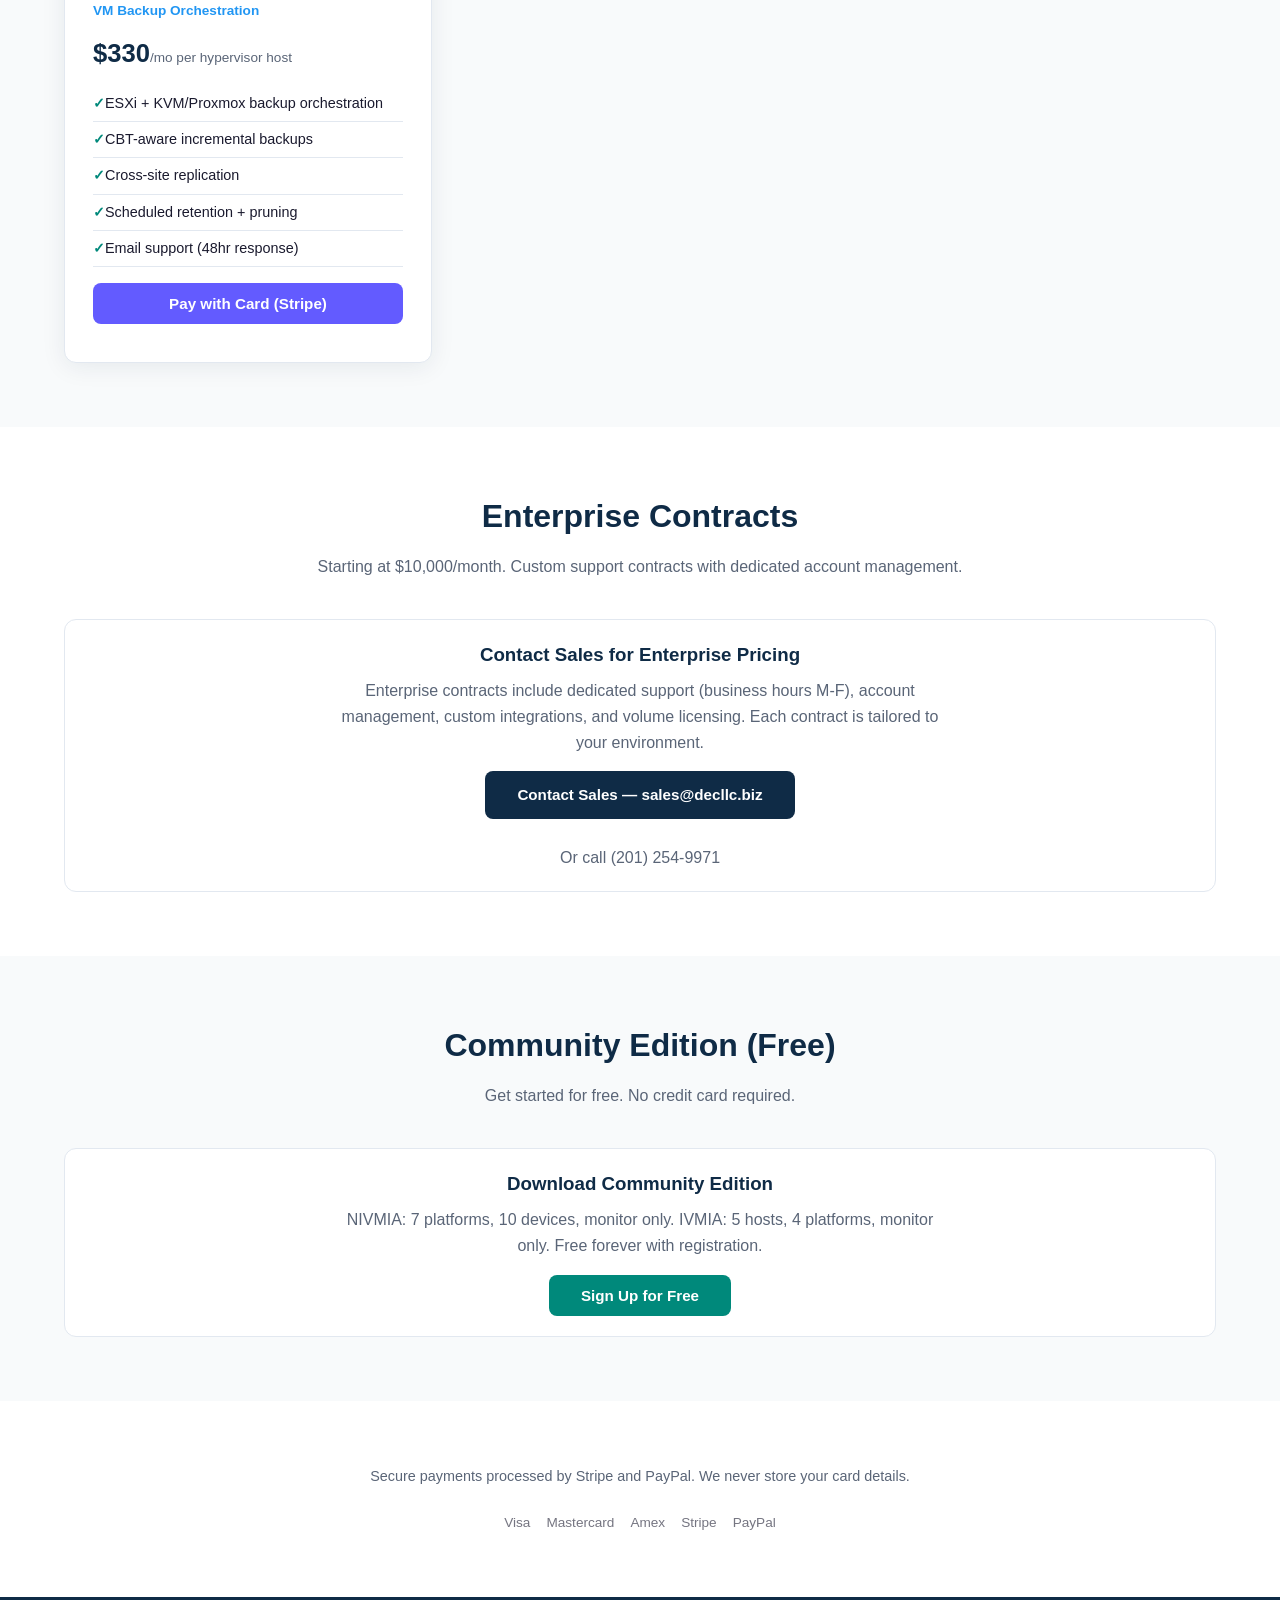
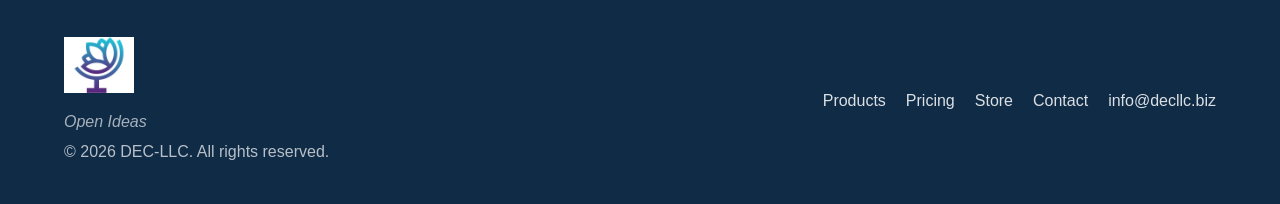
==== commit fb649e2a: "Product-specific pricing pages + NIVMIA product update New pages: - products/nivmia-pricing.html: 5 " ====
--- a/store.html
+++ b/store.html
@@ -57,47 +57,43 @@
 <!-- Professional Tier Products -->
 <section>
   <div class="container">
-    <h2>Professional Subscriptions</h2>
-    <p class="subtitle">$330/month per product. 30-day evaluation period included.</p>
+    <h2>Product Subscriptions</h2>
+    <p class="subtitle">Flexible tiers for every product. 30-day evaluation period included.</p>
 
     <div class="store-grid">
 
-      <!-- IVMIA Professional -->
-      <div class="store-card">
-        <h3>IVMIA Professional</h3>
+      <!-- IVMIA -->
+      <div class="store-card">
+        <h3>IVMIA</h3>
         <div class="tier">Virtualization Management</div>
-        <div class="price-line">$330<span>/mo per host</span></div>
-        <ul>
-          <li>2 platforms included (choose any 2)</li>
-          <li>Full collector suite for selected platforms</li>
-          <li>Web dashboards + REST API</li>
-          <li>Email support (48hr response)</li>
-          <li>Federated multi-site support</li>
-          <li>Quarterly updates</li>
-        </ul>
-        <p class="details">Additional platforms and extensions available — <a href="mailto:sales@decllc.biz">contact us</a> for pricing.</p>
-        <div class="payment-buttons">
-          <button class="pay-btn pay-stripe" onclick="stripeCheckout('ivmia-professional')">Pay with Card (Stripe)</button>
+        <div class="price-line">From $49<span>/mo</span></div>
+        <ul>
+          <li><strong>Community</strong>: Free — 5 hosts, 4 platforms</li>
+          <li><strong>Standard</strong>: $49/mo — 10 hosts</li>
+          <li><strong>Professional</strong>: $199/mo — 25 hosts</li>
+          <li><strong>Enterprise</strong>: $599/mo — 50 hosts</li>
+        </ul>
+        <p class="details"><a href="products/ivmia-pricing.html">See full IVMIA pricing</a> including platform add-ons.</p>
+        <div class="payment-buttons">
+          <button class="pay-btn pay-stripe" onclick="stripeCheckout('ivmia-professional')">Subscribe (Stripe)</button>
           <div id="paypal-ivmia-pro"></div>
         </div>
       </div>
 
-      <!-- NIVMIA Professional -->
-      <div class="store-card">
-        <h3>NIVMIA Professional</h3>
+      <!-- NIVMIA -->
+      <div class="store-card">
+        <h3>NIVMIA</h3>
         <div class="tier">Network Infrastructure Management</div>
-        <div class="price-line">$330<span>/mo per 5 devices</span></div>
-        <ul>
-          <li>2 platforms included (choose any 2)</li>
-          <li>SNMP/LLDP/CDP discovery</li>
-          <li>Network topology mapping</li>
-          <li>Email support (48hr response)</li>
-          <li>Configuration backup</li>
-          <li>Quarterly updates</li>
-        </ul>
-        <p class="details">Additional platforms available — <a href="mailto:sales@decllc.biz">contact us</a>.</p>
-        <div class="payment-buttons">
-          <button class="pay-btn pay-stripe" onclick="stripeCheckout('nivmia-professional')">Pay with Card (Stripe)</button>
+        <div class="price-line">From $49<span>/mo</span></div>
+        <ul>
+          <li><strong>Community</strong>: Free — 7 platforms, 10 devices</li>
+          <li><strong>Standard</strong>: $49/mo — 20 devices</li>
+          <li><strong>Professional</strong>: $199/mo — 30 devices</li>
+          <li><strong>Enterprise</strong>: $599/mo — 50 devices</li>
+        </ul>
+        <p class="details"><a href="products/nivmia-pricing.html">See full NIVMIA pricing</a> including enterprise plugins and device bundles.</p>
+        <div class="payment-buttons">
+          <button class="pay-btn pay-stripe" onclick="stripeCheckout('nivmia-professional')">Subscribe (Stripe)</button>
           <div id="paypal-nivmia-pro"></div>
         </div>
       </div>
@@ -218,11 +214,11 @@
 <section>
   <div class="container">
     <h2>Community Edition (Free)</h2>
-    <p class="subtitle">Get started with up to 2 managed hosts. No credit card required.</p>
+    <p class="subtitle">Get started for free. No credit card required.</p>
 
     <div class="store-note">
       <h3>Download Community Edition</h3>
-      <p style="color:var(--text-muted);max-width:600px;margin:8px auto 16px;">The Community tier includes the base host agent, documentation, and community support via GitHub Issues. Free forever for up to 2 hosts.</p>
+      <p style="color:var(--text-muted);max-width:600px;margin:8px auto 16px;">NIVMIA: 7 platforms, 10 devices, monitor only. IVMIA: 5 hosts, 4 platforms, monitor only. Free forever with registration.</p>
       <button class="pay-btn pay-stripe" style="display:inline-block;width:auto;padding:12px 32px;background:var(--teal);" onclick="showSignup('community')">Sign Up for Free</button>
     </div>
   </div>
@@ -405,13 +401,14 @@
 function showSignup(productId) {
   currentProduct = productId;
   var names = {
-    'ivmia-professional': 'IVMIA Professional — $330/mo per host',
-    'nivmia-professional': 'NIVMIA Professional — $330/mo per 5 devices',
+    'ivmia-professional': 'IVMIA — from $49/mo',
+    'nivmia-professional': 'NIVMIA — from $49/mo',
     'openutm-professional': 'OpenUTM Professional — $330/mo per firewall pair',
     'ipv6auto-professional': 'IPv6Auto Professional — $330/mo',
     'caan-professional': 'CAAN System Tools Professional — $330/mo',
     'firemigrate-professional': 'FireMigrate Professional — $330/mo',
-    'community': 'Community Edition — Free (up to 2 hosts)',
+    'vaultsync-professional': 'VaultSync Professional — $330/mo per hypervisor host',
+    'community': 'Community Edition — Free',
   };
   document.getElementById('signup-product').textContent = names[productId] || productId;
   document.getElementById('signup-modal').style.display = 'flex';
